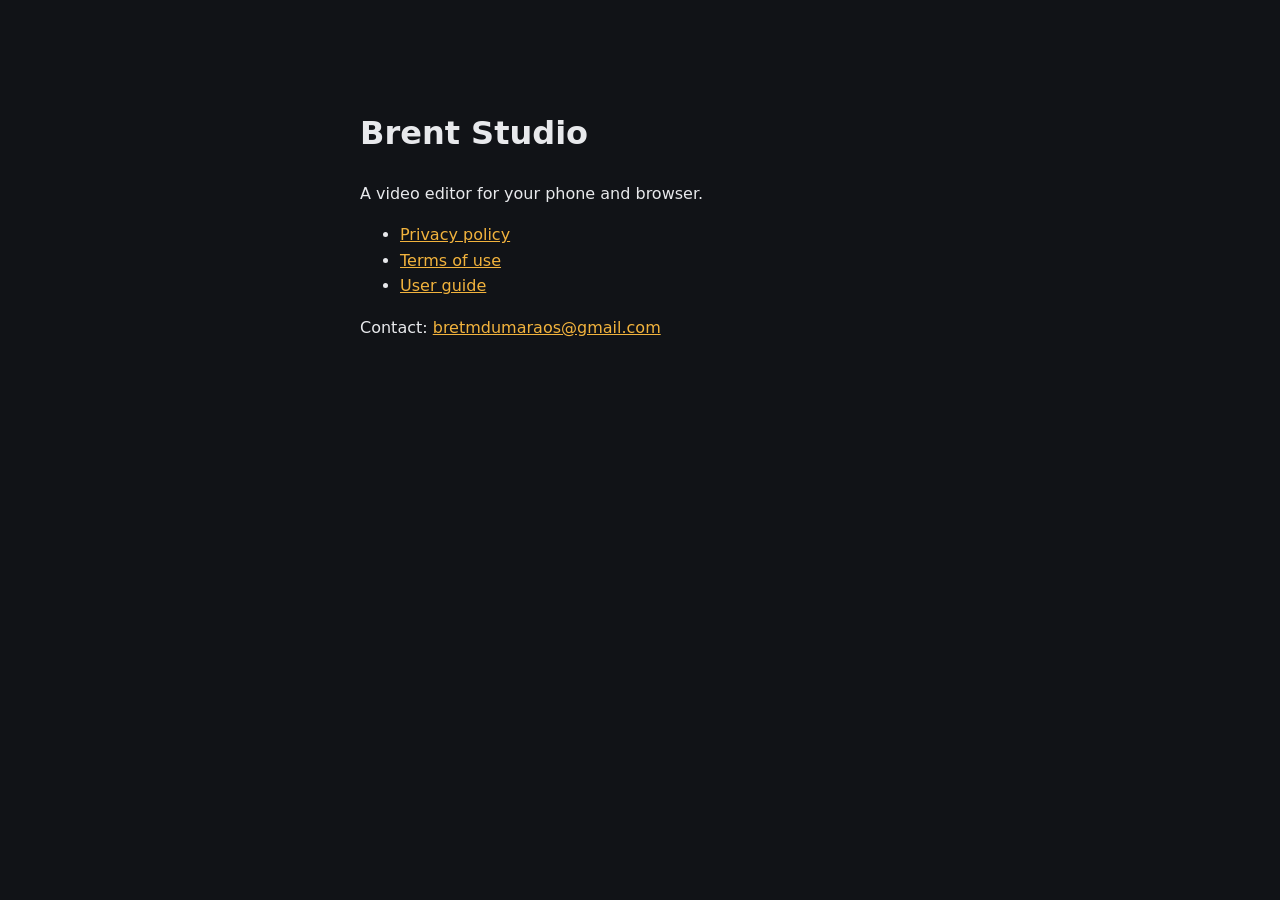
==== index.html @ bc333707 "Add files via upload" ====
<!doctype html><html lang="en"><head><meta charset="utf-8"><meta name="viewport" content="width=device-width,initial-scale=1"><title>Brent Studio</title><style>body{font:16px/1.6 system-ui,sans-serif;background:#111317;color:#e8e9ec;max-width:560px;margin:12vh auto;padding:0 20px}a{color:#f2b33d}</style></head><body><h1>Brent Studio</h1><p>A video editor for your phone and browser.</p><ul><li><a href="privacy.html">Privacy policy</a></li><li><a href="terms.html">Terms of use</a></li><li><a href="guide.html">User guide</a></li></ul><p>Contact: <a href="mailto:bretmdumaraos@gmail.com">bretmdumaraos@gmail.com</a></p></body></html>
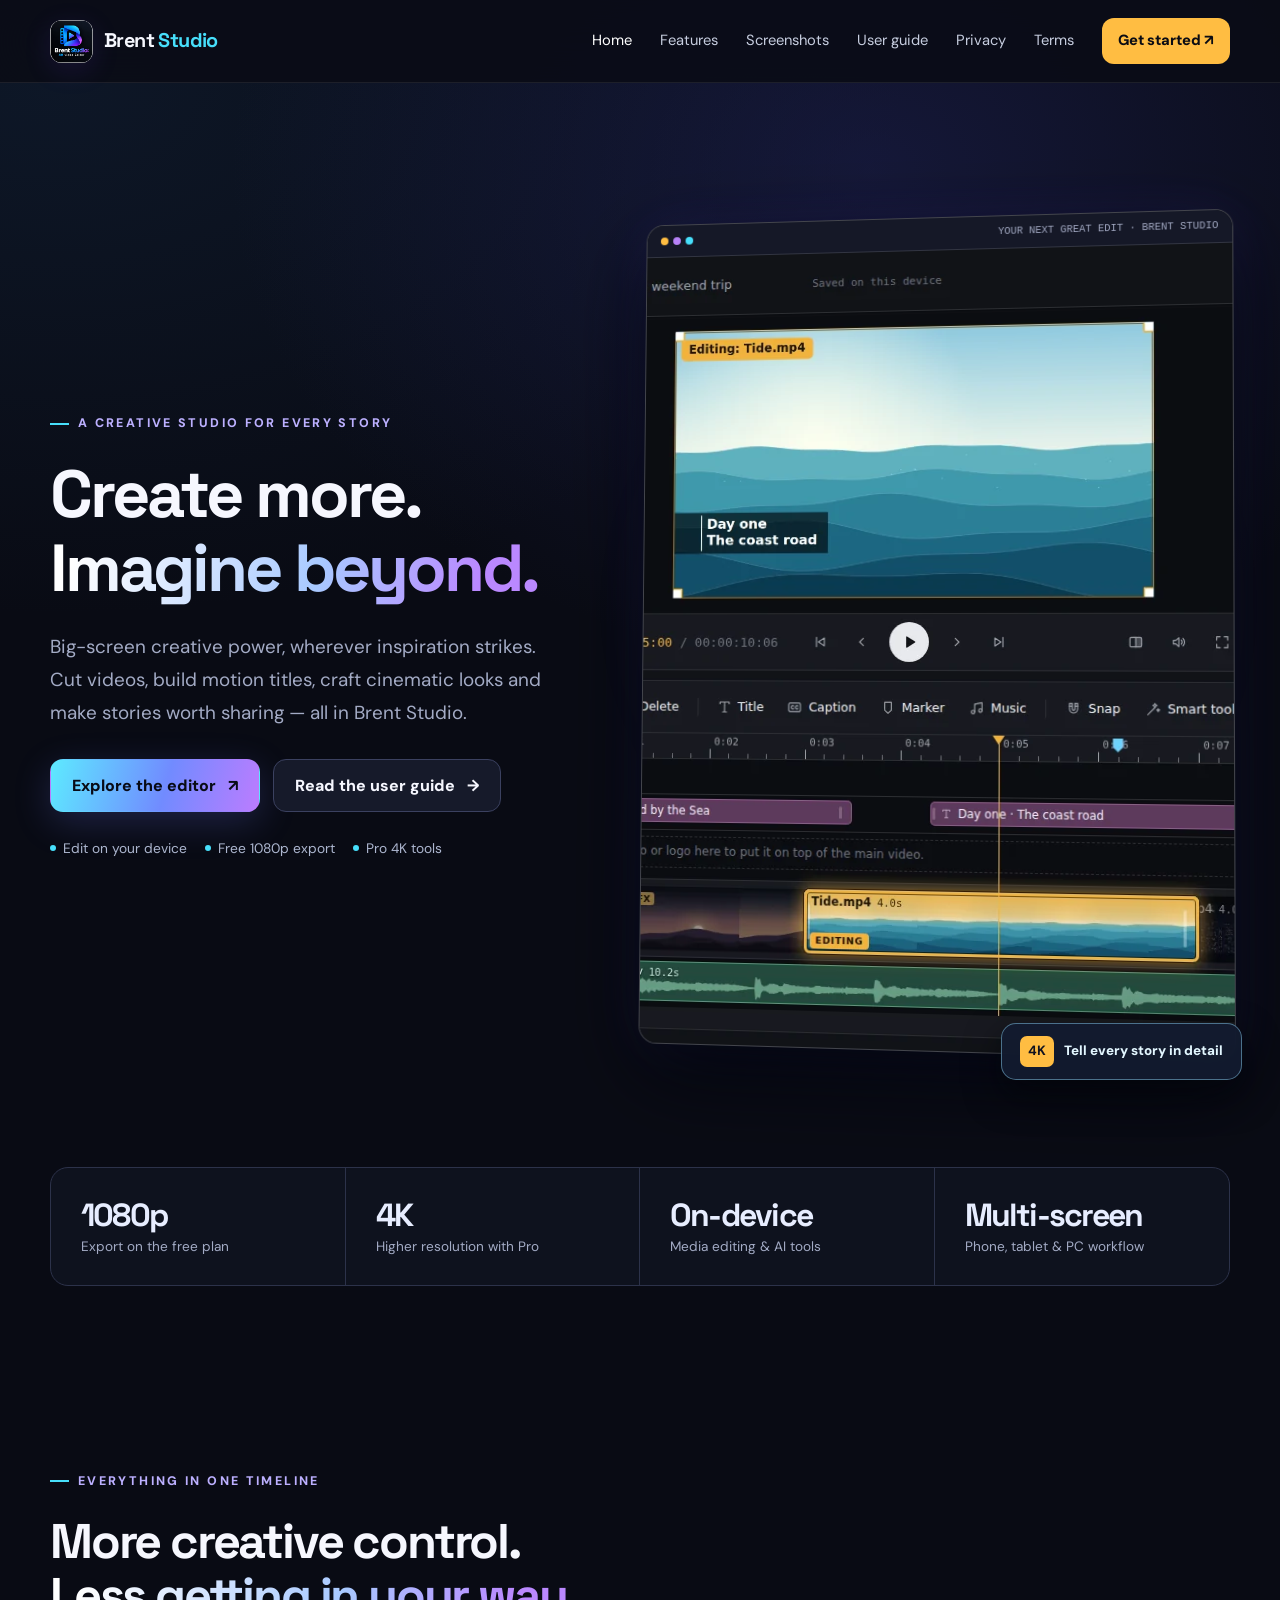
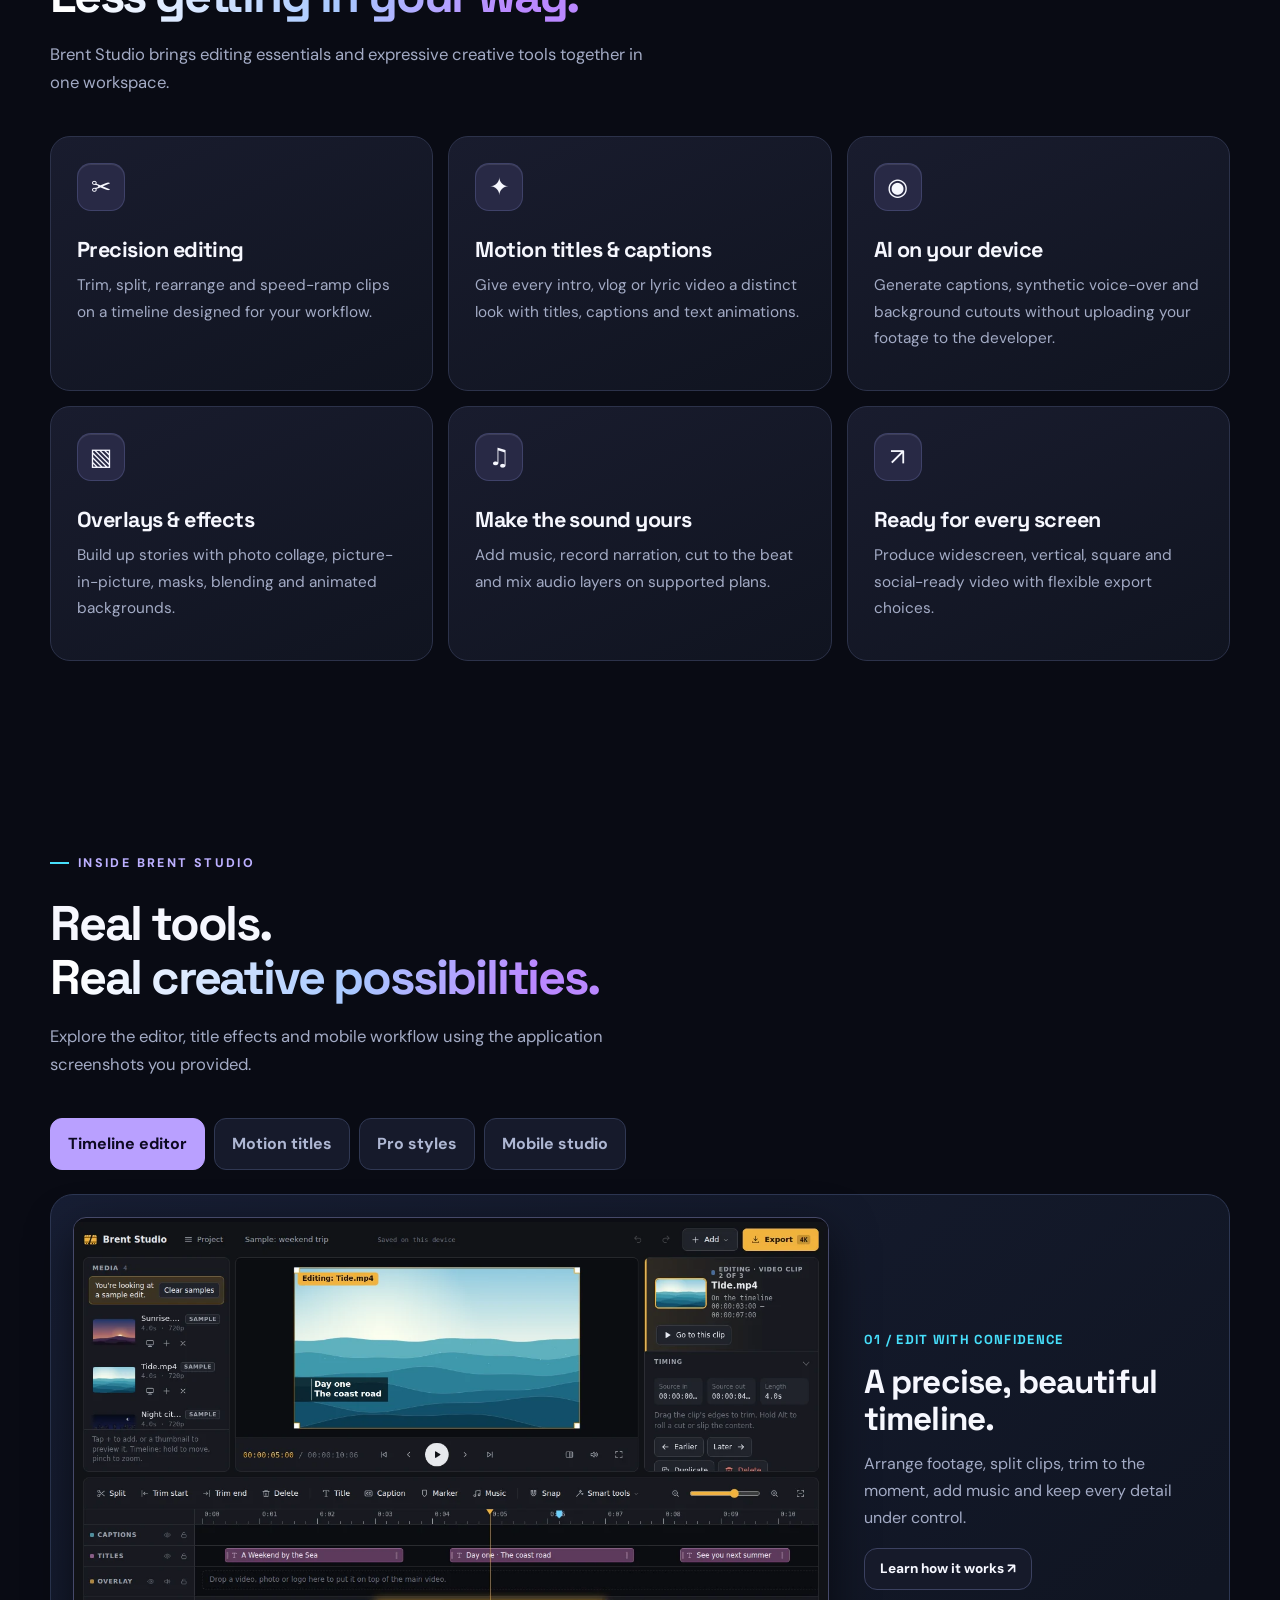
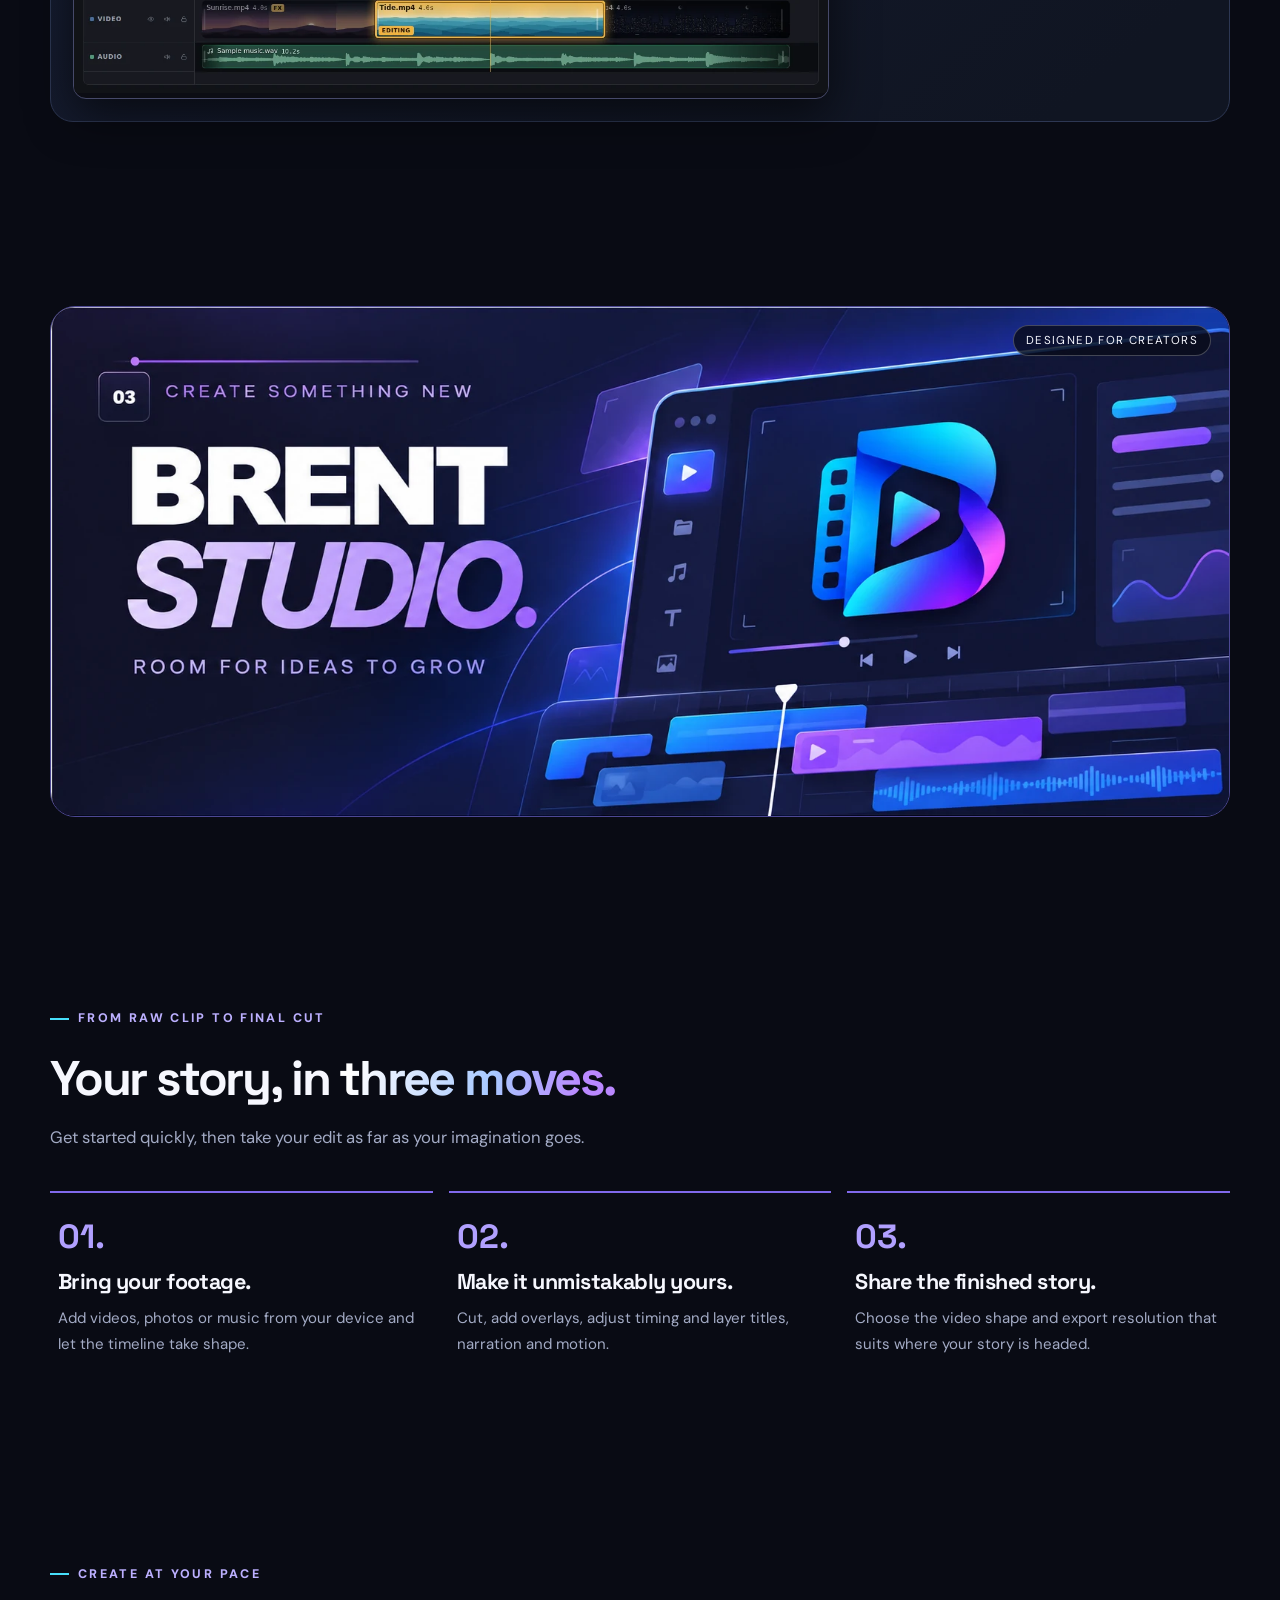
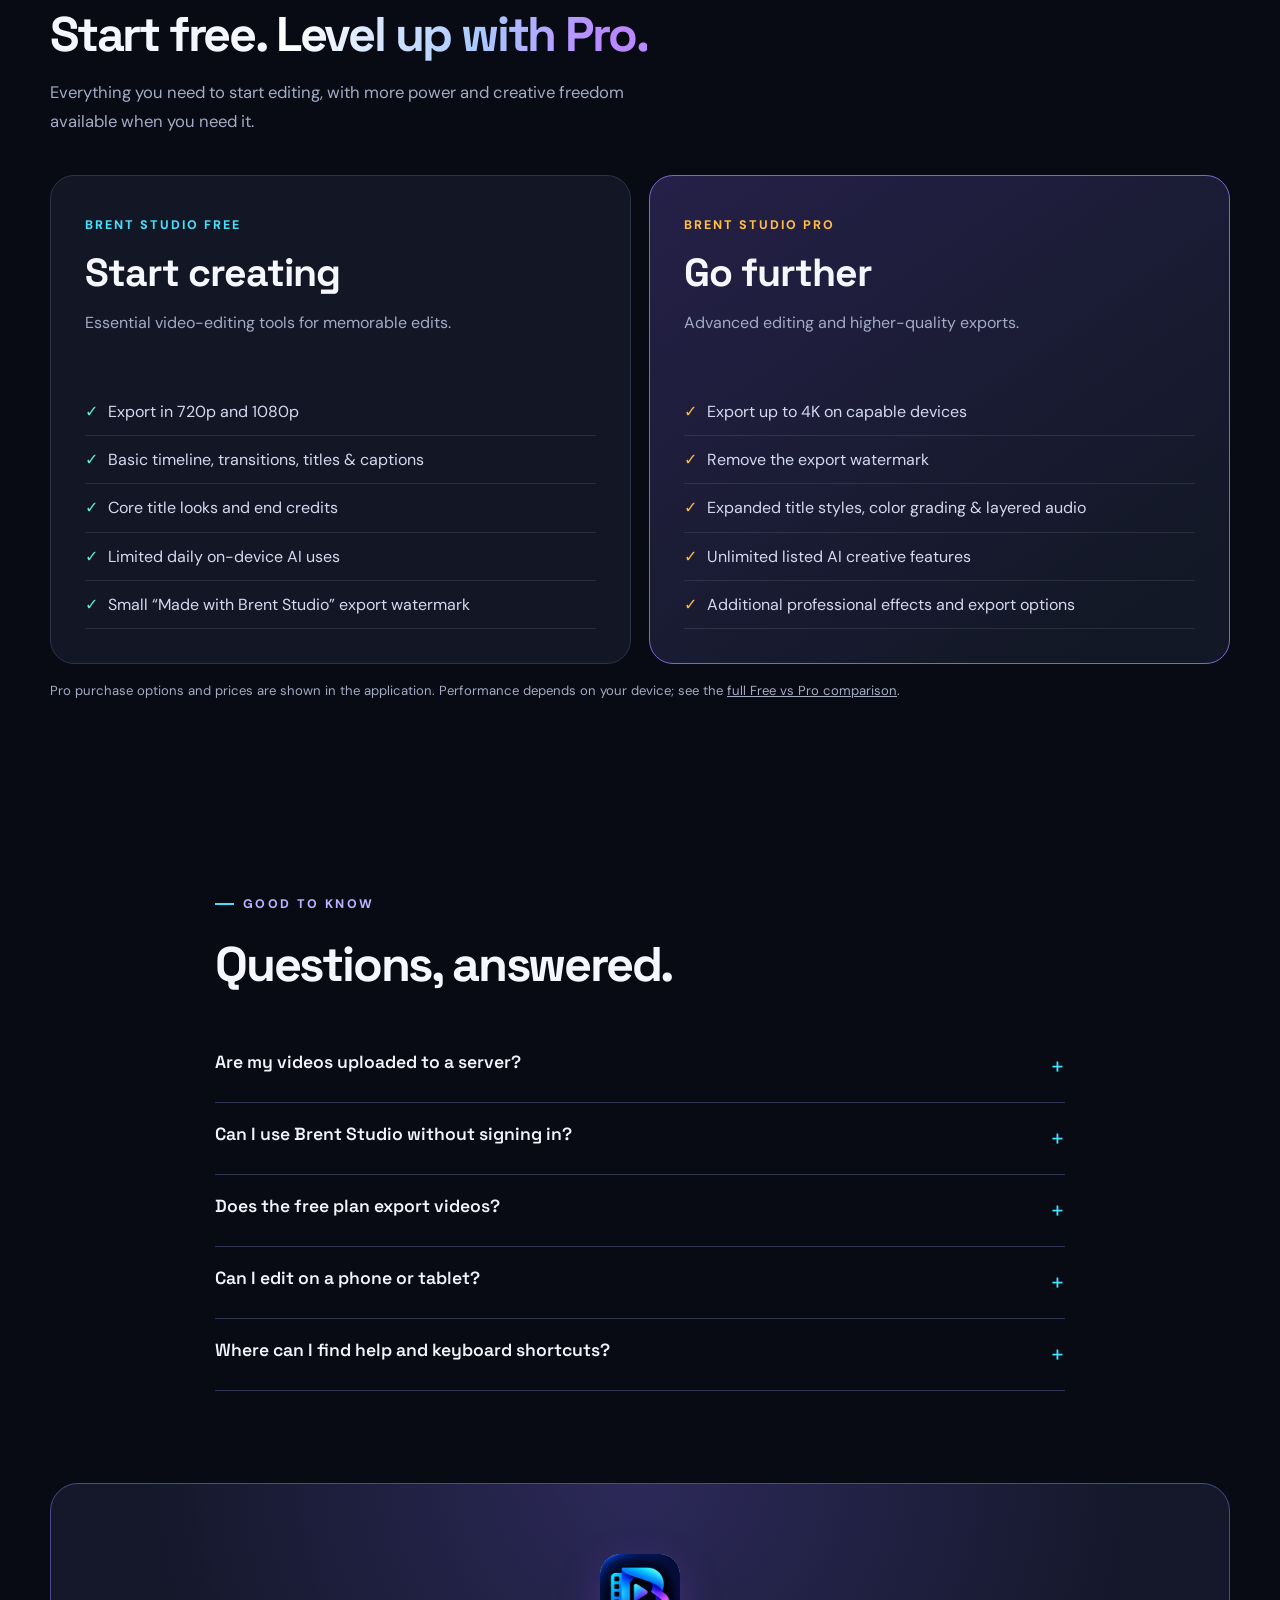
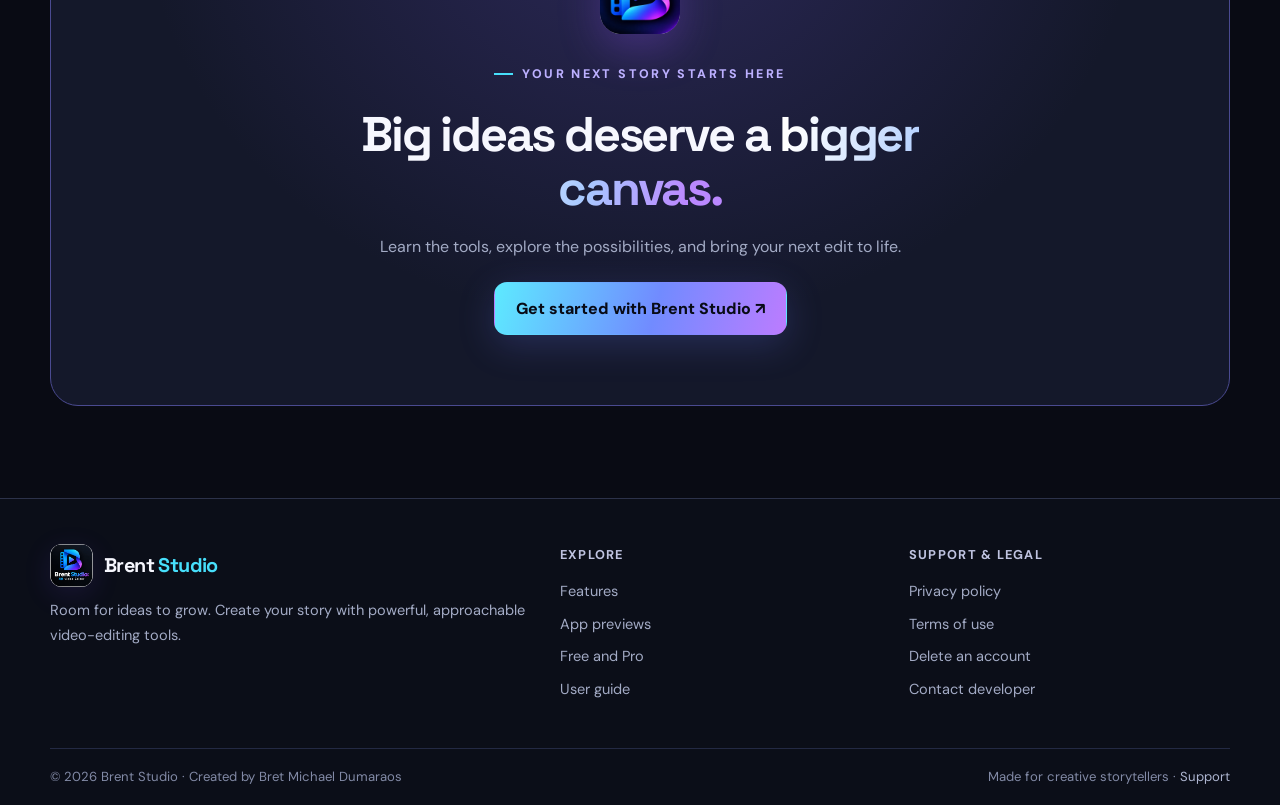
==== commit 2f1a12c9: "Add files via upload" ====
--- a/index.html
+++ b/index.html
@@ -1 +1,17 @@
-<!doctype html><html lang="en"><head><meta charset="utf-8"><meta name="viewport" content="width=device-width,initial-scale=1"><title>Brent Studio</title><style>body{font:16px/1.6 system-ui,sans-serif;background:#111317;color:#e8e9ec;max-width:560px;margin:12vh auto;padding:0 20px}a{color:#f2b33d}</style></head><body><h1>Brent Studio</h1><p>A video editor for your phone and browser.</p><ul><li><a href="privacy.html">Privacy policy</a></li><li><a href="terms.html">Terms of use</a></li><li><a href="guide.html">User guide</a></li></ul><p>Contact: <a href="mailto:bretmdumaraos@gmail.com">bretmdumaraos@gmail.com</a></p></body></html>
+<!doctype html><html lang="en"><head><meta charset="utf-8"><meta name="viewport" content="width=device-width,initial-scale=1"><meta name="theme-color" content="#090b14"><title>Create. Edit. Tell your story. | Brent Studio</title><meta name="description" content="Brent Studio is a powerful video editor for Android, browser and Windows. Work with a real timeline, cinematic titles, and on-device creative tools."><meta property="og:type" content="website"><meta property="og:title" content="Create. Edit. Tell your story. | Brent Studio"><meta property="og:description" content="Brent Studio is a powerful video editor for Android, browser and Windows. Work with a real timeline, cinematic titles, and on-device creative tools."><meta property="og:image" content="assets/brent-studio-banner.webp"><link rel="icon" href="assets/favicon.png"><link rel="stylesheet" href="assets/styles.css"></head><body><a class="skip-link" href="#content">Skip to content</a><header class="site-header"><div class="shell header-inner"><a class="brand" href="index.html" aria-label="Brent Studio home"><img class="brand-logo" src="assets/brent-studio-icon.webp" alt=""><span>Brent <span class="brand-em">Studio</span></span></a><nav class="nav-links" id="main-nav" aria-label="Main navigation"><a href="index.html" aria-current="page">Home</a><a href="index.html#features">Features</a><a href="index.html#showcase">Screenshots</a><a href="guide.html">User guide</a><a href="privacy.html">Privacy</a><a href="terms.html">Terms</a><a class="nav-cta" href="guide.html#start">Get started ↗</a></nav><button class="menu-toggle" aria-label="Toggle navigation" aria-controls="main-nav" aria-expanded="false" type="button"><span aria-hidden="true">☰</span></button></div></header><main id="content">
+<section class="hero"><div class="shell hero-grid"><div class="hero-copy"><div class="eyebrow">A CREATIVE STUDIO FOR EVERY STORY</div><h1>Create more.<br><span class="gradient-text">Imagine beyond.</span></h1><p class="hero-lede">Big-screen creative power, wherever inspiration strikes. Cut videos, build motion titles, craft cinematic looks and make stories worth sharing — all in Brent Studio.</p><div class="hero-actions"><a class="btn btn-primary" href="#showcase">Explore the editor <span aria-hidden="true">↗</span></a><a class="btn btn-outline" href="guide.html">Read the user guide <span aria-hidden="true">→</span></a></div><div class="hero-signals"><span class="signal"><i></i> Edit on your device</span><span class="signal"><i></i> Free 1080p export</span><span class="signal"><i></i> Pro 4K tools</span></div></div><div class="hero-stage"><div class="hero-app"><div class="app-window-bar"><div class="traffic-dots"><b></b><b></b><b></b></div><span>YOUR NEXT GREAT EDIT · BRENT STUDIO</span></div><img src="assets/timeline-editor.webp" alt="Brent Studio's desktop-style timeline showing video clips, title tracks and audio editing" fetchpriority="high" width="1280" height="800"></div><div class="floating-tag"><b>4K</b> Tell every story in detail</div></div></div></section>
+<section class="stats"><div class="shell stats-grid"><div class="stat"><strong>1080p</strong><span>Export on the free plan</span></div><div class="stat"><strong>4K</strong><span>Higher resolution with Pro</span></div><div class="stat"><strong>On-device</strong><span>Media editing &amp; AI tools</span></div><div class="stat"><strong>Multi-screen</strong><span>Phone, tablet &amp; PC workflow</span></div></div></section>
+<section class="section" id="features"><div class="shell"><div class="section-intro"><div class="eyebrow">Everything in one timeline</div><h2>More creative control.<br><span class="gradient-text">Less getting in your way.</span></h2><p>Brent Studio brings editing essentials and expressive creative tools together in one workspace.</p></div><div class="feature-grid">
+<article class="feature"><div class="feature-icon">✂</div><h3>Precision editing</h3><p>Trim, split, rearrange and speed-ramp clips on a timeline designed for your workflow.</p></article>
+<article class="feature"><div class="feature-icon">✦</div><h3>Motion titles &amp; captions</h3><p>Give every intro, vlog or lyric video a distinct look with titles, captions and text animations.</p></article>
+<article class="feature"><div class="feature-icon">◉</div><h3>AI on your device</h3><p>Generate captions, synthetic voice-over and background cutouts without uploading your footage to the developer.</p></article>
+<article class="feature"><div class="feature-icon">▧</div><h3>Overlays &amp; effects</h3><p>Build up stories with photo collage, picture-in-picture, masks, blending and animated backgrounds.</p></article>
+<article class="feature"><div class="feature-icon">♫</div><h3>Make the sound yours</h3><p>Add music, record narration, cut to the beat and mix audio layers on supported plans.</p></article>
+<article class="feature"><div class="feature-icon">↗</div><h3>Ready for every screen</h3><p>Produce widescreen, vertical, square and social-ready video with flexible export choices.</p></article></div></div></section>
+<section class="section" id="showcase"><div class="shell"><div class="section-intro"><div class="eyebrow">Inside Brent Studio</div><h2>Real tools.<br><span class="gradient-text">Real creative possibilities.</span></h2><p>Explore the editor, title effects and mobile workflow using the application screenshots you provided.</p></div><div class="shot-tabs" role="tablist" aria-label="Application screenshots"><button class="shot-tab" type="button" role="tab" aria-selected="true" data-shot="timeline">Timeline editor</button><button class="shot-tab" type="button" role="tab" aria-selected="false" data-shot="titles">Motion titles</button><button class="shot-tab" type="button" role="tab" aria-selected="false" data-shot="pro">Pro styles</button><button class="shot-tab" type="button" role="tab" aria-selected="false" data-shot="mobile">Mobile studio</button></div><div class="shot-area"><div class="shot-screen"><img id="showcase-image" src="assets/timeline-editor.webp" loading="lazy" alt="Brent Studio timeline editing interface" width="1280" height="800"></div><div class="shot-copy" aria-live="polite"><strong id="showcase-tag">01 / EDIT WITH CONFIDENCE</strong><h3 id="showcase-title">A precise, beautiful timeline.</h3><p id="showcase-desc">Arrange footage, split clips, trim to the moment, add music and keep every detail under control.</p><a class="btn btn-outline btn-small" href="guide.html#screen">Learn how it works ↗</a></div></div></div></section>
+<section class="section"><div class="shell"><div class="full-banner"><img src="assets/brent-studio-banner.webp" alt="Brent Studio — Create Something New. Room for ideas to grow" loading="lazy"><span class="banner-overline">Designed for creators</span></div></div></section>
+<section class="section" id="workflow"><div class="shell"><div class="section-intro"><div class="eyebrow">From raw clip to final cut</div><h2>Your story, in <span class="gradient-text">three moves.</span></h2><p>Get started quickly, then take your edit as far as your imagination goes.</p></div><div class="workflow"><div class="step"><b>01.</b><h3>Bring your footage.</h3><p>Add videos, photos or music from your device and let the timeline take shape.</p></div><div class="step"><b>02.</b><h3>Make it unmistakably yours.</h3><p>Cut, add overlays, adjust timing and layer titles, narration and motion.</p></div><div class="step"><b>03.</b><h3>Share the finished story.</h3><p>Choose the video shape and export resolution that suits where your story is headed.</p></div></div></div></section>
+<section class="section" id="plans"><div class="shell"><div class="section-intro"><div class="eyebrow">Create at your pace</div><h2>Start free. <span class="gradient-text">Level up with Pro.</span></h2><p>Everything you need to start editing, with more power and creative freedom available when you need it.</p></div><div class="plans"><article class="plan"><span class="plan-label">Brent Studio Free</span><h3>Start creating</h3><p>Essential video-editing tools for memorable edits.</p><ul><li>Export in 720p and 1080p</li><li>Basic timeline, transitions, titles &amp; captions</li><li>Core title looks and end credits</li><li>Limited daily on-device AI uses</li><li>Small “Made with Brent Studio” export watermark</li></ul></article><article class="plan pro"><span class="plan-label">Brent Studio Pro</span><h3>Go further</h3><p>Advanced editing and higher-quality exports.</p><ul><li>Export up to 4K on capable devices</li><li>Remove the export watermark</li><li>Expanded title styles, color grading &amp; layered audio</li><li>Unlimited listed AI creative features</li><li>Additional professional effects and export options</li></ul></article></div><p style="font-size:.82rem;margin:16px 0 0">Pro purchase options and prices are shown in the application. Performance depends on your device; see the <a href="guide.html#plans">full Free vs Pro comparison</a>.</p></div></section>
+<section class="section" id="questions"><div class="shell faq"><div class="section-intro"><div class="eyebrow">Good to know</div><h2>Questions, answered.</h2></div><details><summary>Are my videos uploaded to a server?</summary><p>Media editing takes place on your device. Brent Studio does not receive your imported videos or photos. Optional project syncing uses your own Google Drive; original media sync is optional per project. See our <a href="privacy.html">Privacy Policy</a>.</p></details><details><summary>Can I use Brent Studio without signing in?</summary><p>Yes. Signing in with Google is optional. It enables account-based Pro access and project syncing across supported devices.</p></details><details><summary>Does the free plan export videos?</summary><p>Yes. The free plan supports 720p and 1080p exports with a small Brent Studio watermark. Pro adds higher export options including up to 4K on capable devices.</p></details><details><summary>Can I edit on a phone or tablet?</summary><p>Yes. The guide covers Android phones and tablets, plus desktop-oriented and Windows workflows. Large projects and advanced AI features depend on your device's processing power.</p></details><details><summary>Where can I find help and keyboard shortcuts?</summary><p>Visit the <a href="guide.html">User Guide</a> for a complete walkthrough, troubleshooting tips and desktop keyboard shortcuts.</p></details></div></section>
+<section class="shell"><div class="end-cta"><img class="cta-icon" src="assets/brent-play-icon.webp" alt="Brent Studio play icon" loading="lazy"><div class="eyebrow">YOUR NEXT STORY STARTS HERE</div><h2>Big ideas deserve a <span class="gradient-text">bigger canvas.</span></h2><p>Learn the tools, explore the possibilities, and bring your next edit to life.</p><a class="btn btn-primary" href="guide.html#start">Get started with Brent Studio ↗</a></div></section>
+</main><footer class="footer"><div class="shell footer-content"><div><a class="brand" href="index.html"><img class="brand-logo" src="assets/brent-studio-icon.webp" alt=""><span>Brent <span class="brand-em">Studio</span></span></a><p>Room for ideas to grow. Create your story with powerful, approachable video-editing tools.</p></div><div class="footer-links"><strong>Explore</strong><a href="index.html#features">Features</a><a href="index.html#showcase">App previews</a><a href="index.html#plans">Free and Pro</a><a href="guide.html">User guide</a></div><div class="footer-links"><strong>Support &amp; legal</strong><a href="privacy.html">Privacy policy</a><a href="terms.html">Terms of use</a><a href="privacy.html#delete">Delete an account</a><a href="mailto:bretmdumaraos@gmail.com">Contact developer</a></div></div><div class="shell footer-bottom"><span>© 2026 Brent Studio · Created by Bret Michael Dumaraos</span><span>Made for creative storytellers · <a href="mailto:bretmdumaraos@gmail.com">Support</a></span></div></footer><script src="assets/site.js" defer></script></body></html>
--- a/assets/styles.css
+++ b/assets/styles.css
@@ -0,0 +1,8 @@
+@import url('https://fonts.googleapis.com/css2?family=DM+Sans:wght@400;500;600;700;800&family=Space+Grotesk:wght@400;500;600;700&display=swap');
+:root{--bg:#090b14;--panel:#121625;--panel2:#171b2c;--fg:#f6f7fe;--muted:#a3abc5;--muted2:#77819d;--line:#2c324a;--purple:#a36eff;--cyan:#47dffb;--yellow:#ffbd42;--radius:22px;scroll-behavior:smooth;color-scheme:dark}
+*{box-sizing:border-box}html{scroll-padding-top:110px}body{margin:0;background:var(--bg);color:var(--fg);font:16px/1.7 'DM Sans',system-ui,sans-serif;-webkit-font-smoothing:antialiased;overflow-x:hidden}body::before{content:"";position:absolute;top:0;left:0;right:0;height:850px;pointer-events:none;background:radial-gradient(ellipse at 68% 20%,#22266277,transparent 52%),radial-gradient(ellipse at 4% 10%,#14294466,transparent 49%);z-index:-1}::selection{background:#7c54ce;color:white}a{color:inherit}button,input{font:inherit}button{cursor:pointer}img{display:block;max-width:100%}svg{max-width:100%}h1,h2,h3,h4,p,figure{margin-top:0}h1,h2,h3,h4{font-family:'Space Grotesk','DM Sans',sans-serif;line-height:1.12;letter-spacing:-.045em}h1{font-size:clamp(2.85rem,5.2vw,5.9rem);font-weight:700}h2{font-size:clamp(2.05rem,3.8vw,3.8rem)}h3{font-size:1.35rem;letter-spacing:-.025em}p{color:var(--muted)}.shell{width:min(1180px,calc(100% - 48px));margin:auto}.skip-link{position:absolute;top:-100px;left:24px;z-index:999;background:white;color:#111;padding:12px 18px}.skip-link:focus{top:8px}.site-header{position:sticky;top:0;z-index:50;background:#0a0d17e8;backdrop-filter:blur(24px);border-bottom:1px solid #ffffff14}.header-inner{height:82px;display:flex;align-items:center;justify-content:space-between;gap:24px}.brand{display:inline-flex;align-items:center;gap:11px;text-decoration:none;font-family:'Space Grotesk',sans-serif;font-weight:700;font-size:1.24rem;white-space:nowrap;letter-spacing:-.03em}.brand-logo{width:43px;height:43px;object-fit:cover;border-radius:12px;box-shadow:0 7px 28px #7142ee22}.brand-em{color:var(--cyan)}.nav-links{display:flex;gap:28px;align-items:center}.nav-links a{font-size:.92rem;color:#c7cee0;text-decoration:none;transition:color .2s}.nav-links a:hover,.nav-links a[aria-current="page"]{color:white}.nav-links .nav-cta{color:#0b0c13;background:var(--yellow);border-radius:12px;padding:10px 16px;font-weight:800}.menu-toggle{display:none;align-items:center;justify-content:center;border:1px solid var(--line);background:var(--panel);color:white;width:44px;height:44px;border-radius:12px}.menu-toggle span{font-size:1.4rem}.eyebrow{display:inline-flex;align-items:center;gap:9px;color:#bcb0ff;font-size:.78rem;letter-spacing:.19em;text-transform:uppercase;font-weight:800;margin:0 0 22px}.eyebrow::before{content:"";width:19px;height:2px;background:var(--cyan)}.gradient-text{background:linear-gradient(105deg,#ffffff 6%,#a8c9ff 55%,#ba88ff 87%);color:transparent;background-clip:text;-webkit-background-clip:text}.muted{color:var(--muted)}.btn{display:inline-flex;align-items:center;justify-content:center;gap:12px;text-decoration:none;font-weight:800;line-height:1.2;min-height:53px;padding:14px 21px;border-radius:13px;border:1px solid transparent;transition:transform .2s,border-color .2s,box-shadow .2s}.btn:hover{transform:translateY(-2px)}.btn-primary{background:linear-gradient(105deg,#5deaff,#718bff 55%,#bc7cff);color:#080b16;box-shadow:0 10px 36px #6e79ff36}.btn-outline{background:#161a2a;color:#f6f7ff;border-color:#3b4160}.btn-outline:hover{border-color:#a885ff}.btn-small{min-height:42px;padding:10px 15px;font-size:.85rem}.hero{padding:110px 0 94px}.hero-grid{display:grid;grid-template-columns:1fr 1.1fr;gap:28px;align-items:center}.hero-copy{position:relative;z-index:2}.hero-copy h1{margin:0 0 24px}.hero-lede{font-size:clamp(1.02rem,1.6vw,1.18rem);max-width:520px;line-height:1.75}.hero-actions{display:flex;gap:13px;flex-wrap:wrap;margin:30px 0 25px}.hero-signals{display:flex;gap:15px 18px;flex-wrap:wrap;align-items:center;color:#adb7d0;font-size:.86rem}.signal{display:inline-flex;align-items:center;gap:7px}.signal i{height:6px;width:6px;border-radius:50%;background:var(--cyan)}.hero-stage{position:relative;padding:20px 0 25px 8px;min-width:0}.hero-stage::before{content:"";position:absolute;inset:3% 0 9% 0;background:radial-gradient(circle,#6662f154,transparent 62%);filter:blur(25px)}.hero-app{position:relative;border:1px solid #ffffff38;border-radius:18px;overflow:hidden;background:#0e1019;box-shadow:0 28px 85px #01030ce8,0 1px 50px #6257ea26;transform:perspective(1500px) rotateY(-6deg) rotateX(2deg);transform-origin:center}.hero-app img{width:100%;aspect-ratio:1280/800;object-fit:cover}.app-window-bar{height:33px;background:#151827;display:flex;align-items:center;justify-content:space-between;padding:0 14px;border-bottom:1px solid #ffffff20}.traffic-dots{display:flex;gap:5px}.traffic-dots b{height:8px;width:8px;border-radius:50%;background:#545773}.traffic-dots b:first-child{background:#ffbd42}.traffic-dots b:nth-child(2){background:#b782f8}.traffic-dots b:last-child{background:#47dffb}.app-window-bar span{font-family:monospace;font-size:.65rem;color:#a0a7c0}.floating-tag{position:absolute;right:-12px;bottom:-7px;border:1px solid #92dcff73;border-radius:15px;background:#131b30ee;backdrop-filter:blur(12px);padding:12px 18px;box-shadow:0 15px 35px #030509b0;color:#e3f7ff;font-size:.84rem;font-weight:800;display:flex;align-items:center;gap:10px}.floating-tag b{background:var(--yellow);border-radius:7px;color:#11131f;padding:4px 8px}.stats{padding-bottom:85px}.stats-grid{display:grid;grid-template-columns:repeat(4,1fr);border:1px solid var(--line);border-radius:18px;background:#101522c2;overflow:hidden}.stat{padding:27px 30px;border-right:1px solid var(--line)}.stat:last-child{border-right:0}.stat strong{display:block;font:700 2rem 'Space Grotesk';letter-spacing:-.055em;color:#e7edff}.stat span{display:block;color:var(--muted);font-size:.85rem}.section{padding:92px 0}.section-intro{max-width:740px;margin-bottom:40px}.section-intro h2{margin-bottom:17px}.section-intro p{font-size:1.04rem;max-width:620px}.feature-grid{display:grid;grid-template-columns:repeat(3,1fr);gap:15px}.feature{min-height:255px;border:1px solid var(--line);border-radius:20px;background:linear-gradient(155deg,#191c2e 0%,#101420 100%);padding:26px;transition:transform .2s,border-color .2s}.feature:hover{transform:translateY(-4px);border-color:#8160c785}.feature-icon{width:48px;height:48px;border:1px solid #6d73ac57;border-radius:14px;display:grid;place-items:center;font-size:1.5rem;background:#282945;box-shadow:inset 0 1px #ffffff19;margin-bottom:27px}.feature h3{margin-bottom:10px}.feature p{margin-bottom:0;font-size:.96rem}.shot-tabs{display:flex;flex-wrap:wrap;gap:9px;margin-bottom:24px}.shot-tab{color:#aeb7d3;background:#161a2b;border:1px solid #303853;border-radius:12px;font-weight:700;padding:11px 17px}.shot-tab[aria-selected="true"]{background:#b9a0ff;color:#0d0922;border-color:#b9a0ff}.shot-area{display:grid;grid-template-columns:minmax(0,1.6fr) minmax(225px,.75fr);gap:24px;align-items:center;border:1px solid #2d3753;border-radius:23px;padding:22px;background:linear-gradient(140deg,#171e34 0%,#101522 90%)}.shot-screen{border-radius:13px;overflow:hidden;background:#0c0d14;border:1px solid #464969;box-shadow:0 16px 45px #0009}.shot-screen img{width:100%;max-height:480px;object-fit:contain;transition:opacity .15s}.shot-copy{padding:12px 11px}.shot-copy strong{font-family:'Space Grotesk',sans-serif;color:var(--cyan);font-size:.82rem;text-transform:uppercase;letter-spacing:.1em}.shot-copy h3{font-size:clamp(1.7rem,2.6vw,2.5rem);margin:10px 0 13px}.shot-copy p{font-size:1rem}.full-banner{position:relative;border:1px solid #4d4894;border-radius:25px;overflow:hidden;background:#111529}.full-banner img{width:100%;height:auto}.banner-overline{position:absolute;top:18px;right:18px;background:#090c1bcf;border:1px solid #ffffff3c;border-radius:99px;padding:5px 12px;font-size:.72rem;letter-spacing:.12em;text-transform:uppercase}.workflow{display:grid;grid-template-columns:repeat(3,1fr);gap:16px}.step{border-top:2px solid #8069ec;padding:22px 8px 0}.step b{font:700 2.1rem 'Space Grotesk';color:#b1a0ff}.step h3{margin:12px 0}.step p{font-size:.94rem}.plans{display:grid;grid-template-columns:1fr 1fr;gap:18px}.plan{border:1px solid var(--line);border-radius:24px;padding:34px;background:#131725}.plan.pro{background:linear-gradient(145deg,#252048 0%,#121825 88%);border-color:#8065cf}.plan-label{font-weight:800;color:var(--cyan);letter-spacing:.16em;text-transform:uppercase;font-size:.78rem}.plan.pro .plan-label{color:var(--yellow)}.plan h3{font-size:2.45rem;margin:14px 0 14px}.plan p{min-height:53px}.plan ul{list-style:none;margin:26px 0 0;padding:0}.plan li{padding:10px 0;border-bottom:1px solid #ffffff18;color:#d4d9ef;display:flex;gap:10px}.plan li::before{content:'✓';color:#64edcb;font-weight:900}.plan.pro li::before{color:var(--yellow)}.faq{max-width:850px;margin:auto}.faq details{padding:20px 0;border-bottom:1px solid #303651}.faq summary{cursor:pointer;list-style:none;display:flex;justify-content:space-between;gap:16px;font:600 1.1rem 'Space Grotesk';color:#f3f3fc}.faq summary::-webkit-details-marker{display:none}.faq summary::after{content:'+';font-size:1.5rem;color:var(--cyan);font-weight:400}.faq details[open] summary::after{content:'−'}.faq p{margin:13px 0 0;line-height:1.8}.end-cta{margin:0 0 92px;text-align:center;padding:70px 25px;border:1px solid #4a4a90;border-radius:28px;background:radial-gradient(ellipse at center top,#44398880,transparent 60%),#14182a}.cta-icon{width:80px;height:80px;object-fit:cover;border-radius:21px;margin:0 auto 22px;box-shadow:0 15px 42px #874be94d}.end-cta h2{max-width:650px;margin:0 auto 17px}.end-cta p{max-width:550px;margin:0 auto 22px}.footer{border-top:1px solid var(--line);background:#0b0e18}.footer-content{padding:45px 0;display:grid;grid-template-columns:1.5fr 1fr 1fr;gap:28px}.footer .brand{margin-bottom:12px}.footer p{font-size:.91rem}.footer-links{display:flex;flex-direction:column;gap:8px}.footer-links strong{font-size:.8rem;letter-spacing:.1em;color:#bfc3e0;text-transform:uppercase;margin-bottom:6px}.footer-links a{font-size:.91rem;text-decoration:none;color:var(--muted)}.footer-links a:hover{color:var(--cyan)}.footer-bottom{padding:17px 0;border-top:1px solid #232943;color:#828aa6;font-size:.82rem;display:flex;gap:20px;justify-content:space-between}.footer-bottom a{color:#aeb6d1;text-decoration:none}
+/* document pages */
+.doc-hero{padding:70px 0 50px;border-bottom:1px solid #2b3150;background:radial-gradient(ellipse at 28% -40%,#45419685,transparent 66%)}.doc-hero .shell{max-width:1180px}.doc-hero h1{font-size:clamp(2.45rem,4.6vw,4.2rem);max-width:950px;margin:0 0 15px}.doc-hero p{max-width:750px}.doc-layout{display:grid;grid-template-columns:255px minmax(0,1fr);gap:52px;align-items:start;padding:55px 0 110px}.doc-side{position:sticky;top:114px;max-height:calc(100vh - 134px);overflow:auto;scrollbar-width:thin}.doc-side strong{display:block;color:#b5bdd7;letter-spacing:.13em;text-transform:uppercase;font-size:.75rem;margin-bottom:13px}.doc-side a{display:block;color:#9ca6c4;text-decoration:none;padding:8px 12px;font-size:.85rem;line-height:1.45;border-left:2px solid #2b3252}.doc-side [hidden]{display:none!important}.doc-side a:hover,.doc-side a.current{border-color:var(--cyan);background:#171b30;color:white}.doc-article{min-width:0;max-width:830px;color:#d7daea}.doc-article p,.doc-article li{color:#bec6dc;line-height:1.85;font-size:.99rem}.doc-article strong,.doc-article b{color:#f4f5ff}.doc-article h2{font-size:1.6rem;margin:48px 0 16px;scroll-margin-top:120px;letter-spacing:-.035em;padding-bottom:13px;border-bottom:1px solid #30364d}.doc-article h2:first-of-type{margin-top:22px}.doc-article h3{font-size:1.22rem;margin:26px 0 11px}.doc-article a{color:#91dffe;text-underline-offset:4px}.doc-article p{margin:0 0 16px}.doc-article ul,.doc-article ol{padding-left:24px;margin:0 0 22px}.doc-article li{margin-bottom:8px}.doc-article .meta{display:none}.doc-article .tip{background:#202239;border-left:3px solid var(--yellow);padding:18px 22px;border-radius:8px}.doc-article .tbl{overflow-x:auto;border:1px solid #34394f;border-radius:12px;margin:18px 0 27px}.doc-article table{border-collapse:collapse;min-width:510px;width:100%;font-size:.91rem}.doc-article td,.doc-article th{text-align:left;padding:12px 13px;border-bottom:1px solid #34394f;vertical-align:top}.doc-article tr:last-child td{border-bottom:0}.doc-article th{background:#232840;color:#fff}.doc-article section{scroll-margin-top:120px}.doc-article section h2{margin-top:45px}.doc-search{width:100%;padding:12px 13px;background:#111523;color:white;border:1px solid #39415f;border-radius:11px;outline:none;font-size:.9rem;margin-bottom:16px}.doc-search:focus{border-color:var(--cyan)}.doc-side .no-results{color:#c7b7df;font-size:.82rem}.doc-summary{padding:15px 20px;background:#171f31;border:1px solid #353e66;border-radius:15px;margin:0 0 30px}.doc-summary p{margin:0;font-size:.97rem}.inline-callout{background:#171f31;border:1px solid #353e66;border-radius:15px;padding:20px}.legal-links{display:flex;gap:12px;flex-wrap:wrap;margin-top:34px}.legal-links a{display:inline-flex;border:1px solid #364064;border-radius:10px;padding:10px 15px;text-decoration:none}
+@media(max-width:1000px){.hero-grid{grid-template-columns:1fr}.hero{padding:76px 0 65px}.hero-copy{max-width:750px}.hero-stage{max-width:900px}.stats-grid{grid-template-columns:repeat(2,1fr)}.stat:nth-child(2){border-right:0}.stat:nth-child(-n+2){border-bottom:1px solid var(--line)}.feature-grid{grid-template-columns:repeat(2,1fr)}.doc-layout{grid-template-columns:215px minmax(0,1fr);gap:25px}}
+@media(max-width:700px){.shell{width:min(100% - 32px,1180px)}.header-inner{height:70px}.brand{font-size:1.1rem}.brand-logo{width:39px;height:39px}.menu-toggle{display:flex}.nav-links{display:none;position:absolute;left:0;right:0;top:70px;padding:18px 20px 25px;background:#101525;border-bottom:1px solid #41476a;box-shadow:0 20px 25px #0005;flex-direction:column;align-items:stretch;gap:0}.nav-links.is-open{display:flex}.nav-links a{padding:13px;border-radius:8px}.nav-links .nav-cta{text-align:center;margin-top:10px}.hero{padding:64px 0 52px}.hero h1{font-size:clamp(2.85rem,11vw,4.4rem)}.hero-lede{font-size:1rem}.hero-actions{margin-top:23px}.hero-stage{padding:12px 5px 20px 0}.hero-app{transform:none}.floating-tag{right:4px;bottom:-9px}.stats{padding-bottom:38px}.stat{padding:19px}.stat strong{font-size:1.65rem}.stat span{font-size:.77rem}.section{padding:64px 0}.section-intro{margin-bottom:27px}.feature-grid{grid-template-columns:1fr}.feature{min-height:0;padding:22px}.feature-icon{margin-bottom:18px}.shot-area{grid-template-columns:1fr;padding:14px;gap:10px}.shot-screen img{max-height:380px}.shot-copy{padding:10px}.shot-copy h3{font-size:1.7rem}.plans,.workflow{grid-template-columns:1fr}.plan{padding:25px}.plan p{min-height:0}.full-banner{border-radius:18px}.banner-overline{display:none}.end-cta{margin-bottom:58px;padding:52px 20px}.footer-content{grid-template-columns:1fr 1fr}.footer-content>div:first-child{grid-column:1/-1}.footer-bottom{flex-direction:column;gap:5px}.doc-hero{padding:48px 0 35px}.doc-layout{grid-template-columns:1fr;gap:29px;padding:34px 0 75px}.doc-side{position:relative;top:0;max-height:310px;background:#141a29;padding:14px;border:1px solid #343b5a;border-radius:16px}.doc-article h2{font-size:1.4rem;margin-top:34px}.doc-article p,.doc-article li{font-size:.95rem}.doc-article table{min-width:460px}}
+@media(prefers-reduced-motion:reduce){*,*::before,*::after{scroll-behavior:auto!important;animation:none!important;transition:none!important}}
